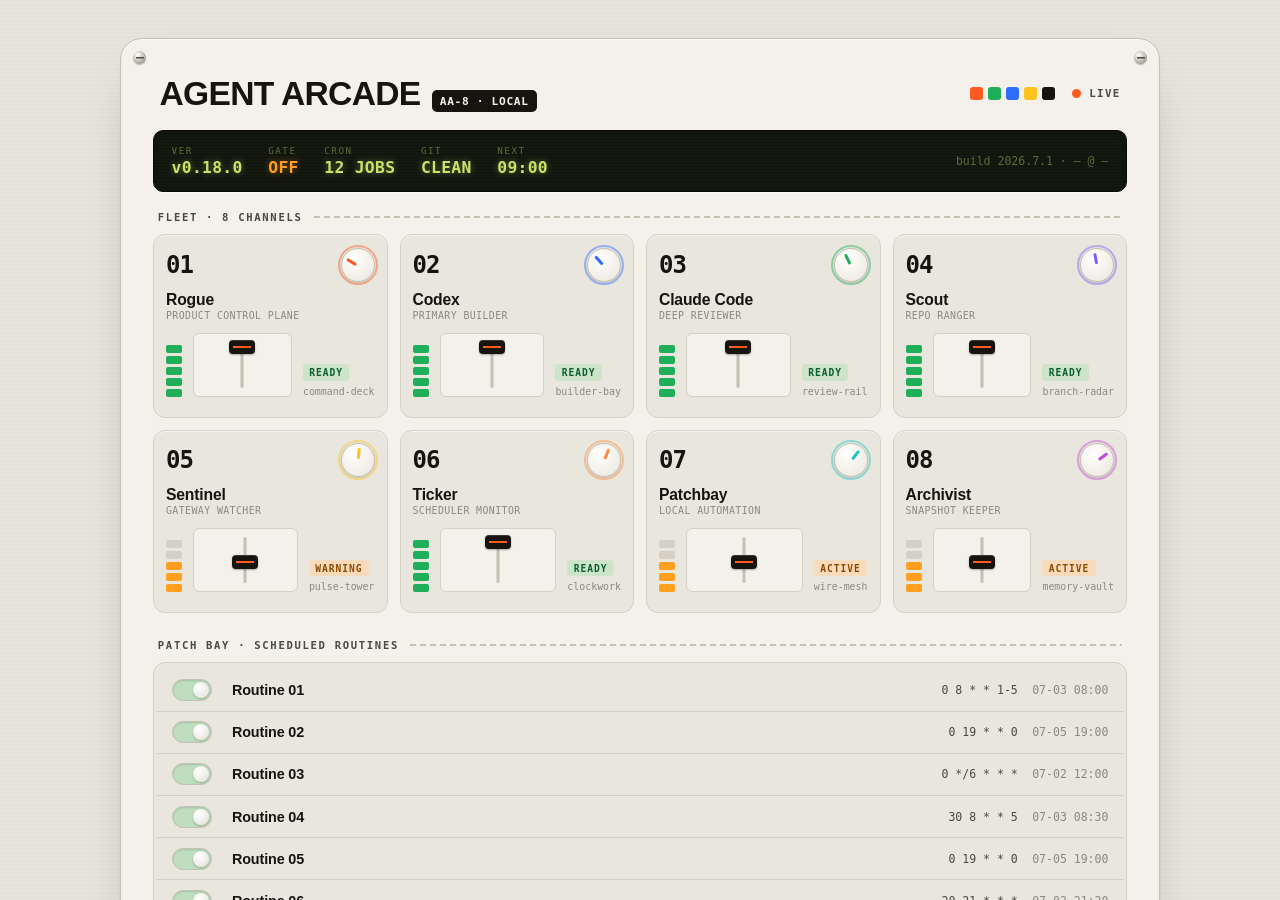
==== index.html @ d22f59a9 "Publish Agent Arcade 2026-07-02T08:00:06-04:00" ====
<!doctype html>
<meta charset="utf-8">
<meta name="viewport" content="width=device-width, initial-scale=1">
<title>Agent Arcade</title>
<meta http-equiv="refresh" content="0; url=./app/">
<link rel="canonical" href="./app/">
<a href="./app/">Open Agent Arcade</a>
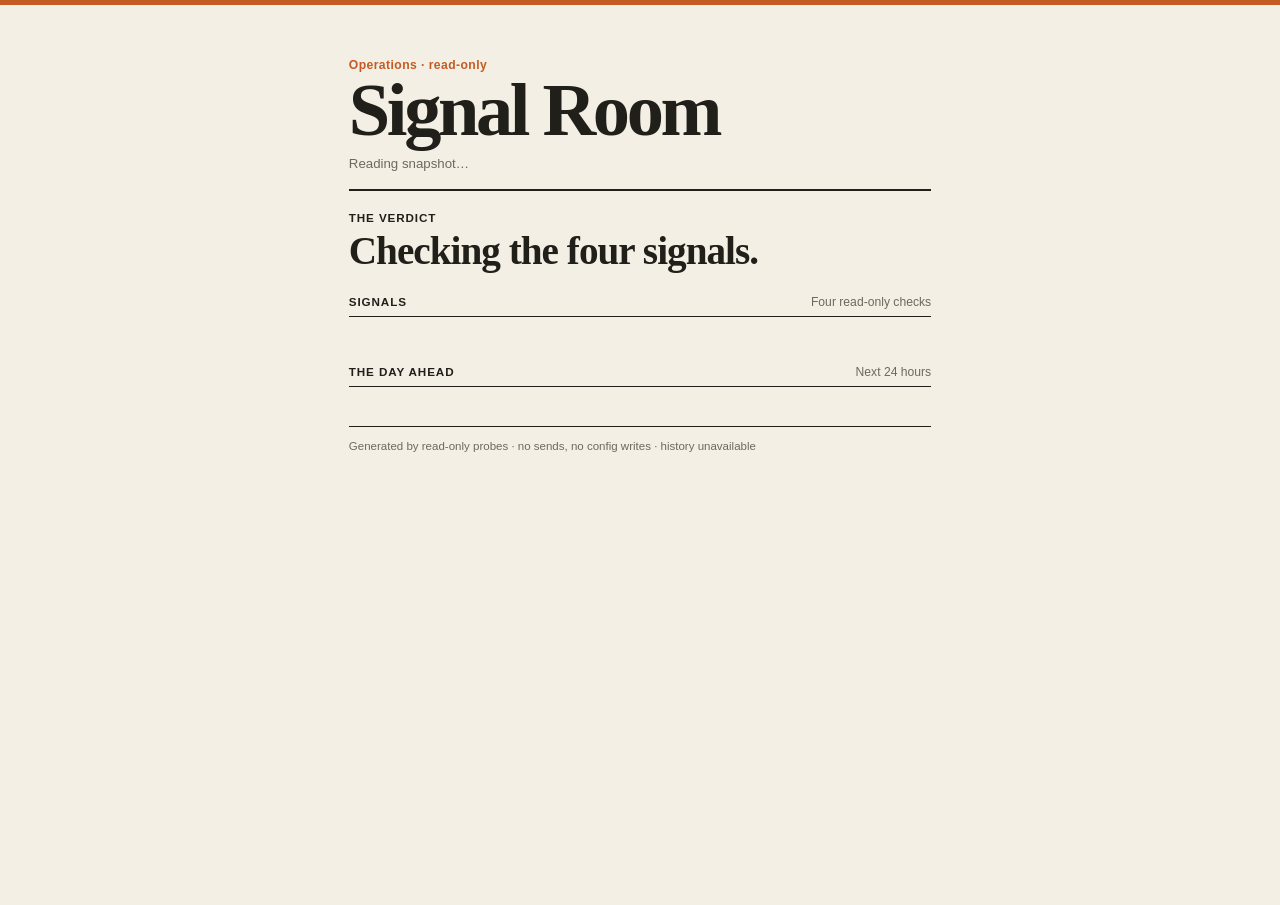
==== commit 82565603: "Publish Signal Room 2026-08-24T07:45:31-04:00" ====
--- a/index.html
+++ b/index.html
@@ -1,7 +1,9 @@
 <!doctype html>
+<html lang="en">
 <meta charset="utf-8">
 <meta name="viewport" content="width=device-width, initial-scale=1">
-<title>Agent Arcade</title>
+<title>Signal Room · Operations</title>
 <meta http-equiv="refresh" content="0; url=./app/">
 <link rel="canonical" href="./app/">
-<a href="./app/">Open Agent Arcade</a>
+<a href="./app/">Open Signal Room · Operations</a>
+</html>
